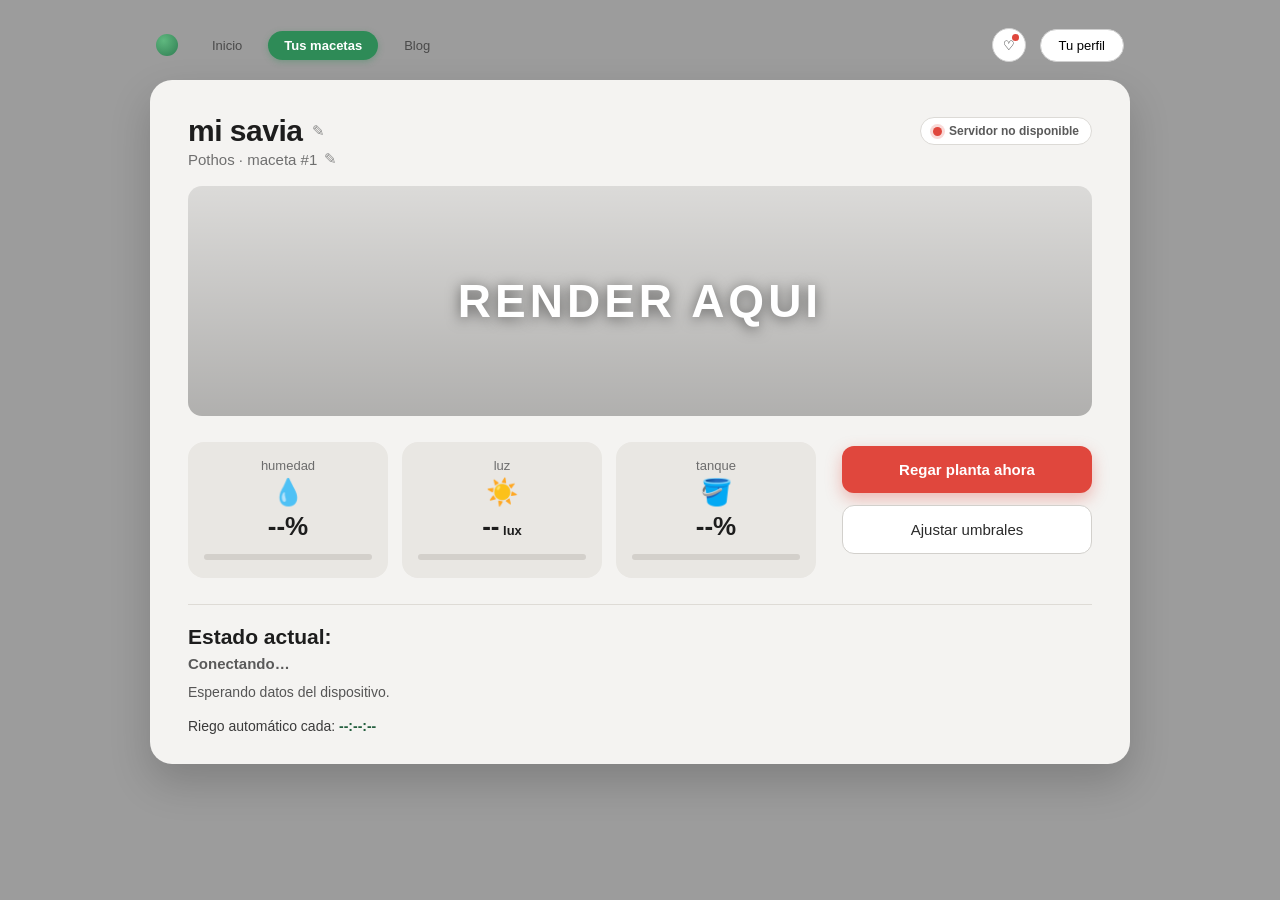
==== interfaz_web/mimaceta.html @ 41f9680f "Refactor code structure for improved readability and maintainability" ====
<!DOCTYPE html>
<html lang="es">
<head>
<meta charset="UTF-8" />
<meta name="viewport" content="width=device-width, initial-scale=1.0" />
<title>SAVIA · Mi maceta</title>
<style>
  :root {
    --green: #2f7d52;
    --green-dark: #245f3f;
    --green-pill: #2e8b57;
    --red: #e0473d;
    --red-dark: #c93a31;
    --bg: #9c9c9c;
    --card: #f4f3f1;
    --card-inner: #e9e7e3;
    --ink: #1d1d1d;
    --muted: #8a8a8a;
    --orange: #e8923a;
  }

  * { box-sizing: border-box; margin: 0; padding: 0; }

  body {
    font-family: "Segoe UI", "Helvetica Neue", Arial, sans-serif;
    background: var(--bg);
    color: var(--ink);
    min-height: 100vh;
    display: flex;
    justify-content: center;
    padding: 28px 18px;
  }

  .app { width: 100%; max-width: 980px; }

  /* ---------- Top navigation ---------- */
  .topbar {
    display: flex;
    align-items: center;
    gap: 18px;
    margin-bottom: 18px;
    padding: 0 6px;
  }

  .logo {
    width: 22px;
    height: 22px;
    border-radius: 50%;
    background: radial-gradient(circle at 35% 30%, #5fb87f, var(--green));
    flex-shrink: 0;
  }

  .nav-tabs { display: flex; align-items: center; gap: 10px; }

  .tab {
    font-size: 13px;
    color: #4a4a4a;
    padding: 7px 16px;
    border-radius: 18px;
    cursor: pointer;
    border: none;
    background: transparent;
    font-family: inherit;
  }

  .tab.active {
    background: var(--green-pill);
    color: #fff;
    font-weight: 600;
    box-shadow: 0 2px 6px rgba(46, 139, 87, .35);
  }

  .nav-right { margin-left: auto; display: flex; align-items: center; gap: 14px; }

  .icon-btn {
    width: 34px; height: 34px;
    border-radius: 50%;
    border: 1px solid #cfcfcf;
    background: #fff;
    display: grid; place-items: center;
    cursor: pointer; position: relative;
  }

  .icon-btn .dot {
    position: absolute; top: 5px; right: 6px;
    width: 7px; height: 7px;
    border-radius: 50%; background: var(--red);
  }

  .profile-btn {
    border: 1px solid #cfcfcf; background: #fff;
    border-radius: 20px; padding: 8px 18px;
    font-size: 13px; cursor: pointer; font-family: inherit;
  }

  /* ---------- Main card ---------- */
  .card {
    background: var(--card);
    border-radius: 22px;
    padding: 34px 38px 30px;
    box-shadow: 0 18px 40px rgba(0, 0, 0, .18);
  }

  .title-row { display: flex; align-items: center; gap: 10px; }

  h1.title { font-size: 30px; font-weight: 800; letter-spacing: -.5px; }

  .edit-icon { color: var(--muted); font-size: 15px; cursor: pointer; }

  .subtitle {
    color: #6f6f6f; font-size: 15px; margin-top: 2px;
    display: flex; align-items: center; gap: 7px;
  }

  /* connection badge */
  .conn {
    margin-left: auto; display: inline-flex; align-items: center; gap: 7px;
    font-size: 12px; font-weight: 600; color: #5a5a5a;
    background: #fff; border: 1px solid #dcdad6;
    padding: 6px 12px; border-radius: 20px;
  }
  .conn .led {
    width: 9px; height: 9px; border-radius: 50%;
    background: #bbb; transition: background .3s;
  }
  .conn.online  .led { background: #38b25f; box-shadow: 0 0 0 3px rgba(56,178,95,.2); }
  .conn.offline .led { background: var(--red); box-shadow: 0 0 0 3px rgba(224,71,61,.2); }

  /* ---------- Render area ---------- */
  .render {
    margin: 18px 0 26px;
    height: 230px;
    border-radius: 14px;
    background-image:
      linear-gradient(rgba(0,0,0,.10), rgba(0,0,0,.28)),
      url("/imagen_cactus_bonito.jpeg");
    background-size: cover;
    background-position: center 38%;
    display: grid; place-items: center;
    position: relative; overflow: hidden;
  }

  .render span {
    font-size: 46px; font-weight: 600; letter-spacing: 4px;
    color: #fff; text-shadow: 0 2px 14px rgba(0,0,0,.55);
  }

  /* ---------- Stats + actions row ---------- */
  .panel {
    display: grid;
    grid-template-columns: 1fr 250px;
    gap: 26px; align-items: start;
  }

  .stats { display: grid; grid-template-columns: repeat(3, 1fr); gap: 14px; }

  .stat {
    background: var(--card-inner);
    border-radius: 16px;
    padding: 16px 16px 18px;
    text-align: center;
  }

  .stat .label { font-size: 13px; color: #6c6c6c; margin-bottom: 6px; }
  .stat .glyph { font-size: 26px; line-height: 1; margin-bottom: 6px; }
  .stat .value { font-size: 26px; font-weight: 800; margin-bottom: 12px; }
  .stat .value small { font-size: 13px; font-weight: 600; }

  .bar { height: 6px; border-radius: 4px; background: #d3d0cb; overflow: hidden; }
  .bar > i {
    display: block; height: 100%; border-radius: 4px;
    width: 0%; transition: width .5s ease, background .3s;
  }
  .c-red    { background: var(--red); }
  .c-green  { background: var(--green); }
  .c-orange { background: var(--orange); }

  /* action buttons */
  .actions { display: flex; flex-direction: column; gap: 12px; padding-top: 4px; }

  .btn {
    border: none; border-radius: 12px;
    padding: 15px 16px; font-size: 15px; font-weight: 600;
    cursor: pointer; font-family: inherit;
  }

  .btn-primary {
    background: var(--red); color: #fff;
    box-shadow: 0 6px 16px rgba(224, 71, 61, .35);
  }
  .btn-primary:hover { background: var(--red-dark); }
  .btn-primary:disabled { opacity: .55; cursor: default; box-shadow: none; }

  .btn-outline {
    background: #fff; border: 1px solid #d2d0cc;
    color: #2a2a2a; font-weight: 500;
  }
  .btn-outline:hover { background: #faf9f7; }

  /* ---------- Estado actual ---------- */
  .estado {
    margin-top: 26px;
    border-top: 1px solid #dedbd6;
    padding-top: 20px;
  }

  .estado h2 { font-size: 21px; font-weight: 800; margin-bottom: 6px; }

  .estado .alert {
    font-weight: 600; font-size: 15px; margin-bottom: 10px; color: var(--red);
  }
  .estado .alert.ok      { color: var(--green-dark); }
  .estado .alert.info    { color: #5a5a5a; }
  .estado .alert.warning { color: var(--red); }

  .estado p { color: #555; font-size: 14px; line-height: 1.55; max-width: 620px; }

  .estado .timer { margin-top: 14px; font-size: 14px; color: #3a3a3a; }
  .estado .timer b { color: var(--green-dark); }

  /* ---------- Toast ---------- */
  .toast {
    position: fixed; bottom: 26px; left: 50%; transform: translateX(-50%) translateY(20px);
    background: #222; color: #fff; padding: 12px 22px; border-radius: 24px;
    font-size: 14px; opacity: 0; pointer-events: none; transition: all .3s;
    box-shadow: 0 8px 24px rgba(0,0,0,.3);
  }
  .toast.show { opacity: 1; transform: translateX(-50%) translateY(0); }

  /* ---------- Modal umbrales ---------- */
  .modal-back {
    position: fixed; inset: 0; background: rgba(0,0,0,.45);
    display: none; place-items: center; z-index: 50;
  }
  .modal-back.open { display: grid; }
  .modal {
    background: #fff; border-radius: 18px; padding: 26px 28px;
    width: 360px; max-width: calc(100vw - 32px);
    box-shadow: 0 20px 50px rgba(0,0,0,.3);
  }
  .modal h3 { font-size: 19px; font-weight: 800; margin-bottom: 4px; }
  .modal .sub { font-size: 13px; color: #777; margin-bottom: 18px; }
  .field { margin-bottom: 14px; }
  .field label { display: block; font-size: 13px; color: #555; margin-bottom: 5px; }
  .field input {
    width: 100%; padding: 10px 12px; border: 1px solid #d4d2ce;
    border-radius: 10px; font-size: 14px; font-family: inherit;
  }
  .field.row { display: flex; gap: 12px; }
  .field.row > div { flex: 1; }
  .modal-actions { display: flex; gap: 10px; margin-top: 8px; }
  .modal-actions .btn { flex: 1; padding: 12px; }
</style>
</head>
<body>
  <div class="app">

    <!-- Top navigation -->
    <nav class="topbar">
      <div class="logo"></div>
      <div class="nav-tabs">
        <button class="tab">Inicio</button>
        <button class="tab active">Tus macetas</button>
        <button class="tab">Blog</button>
      </div>
      <div class="nav-right">
        <button class="icon-btn" aria-label="Favoritos">
          <span class="dot"></span>♡
        </button>
        <button class="profile-btn">Tu perfil</button>
      </div>
    </nav>

    <!-- Main card -->
    <section class="card">
      <div class="title-row">
        <h1 class="title">mi savia</h1>
        <span class="edit-icon">✎</span>
        <div id="conn" class="conn offline">
          <span class="led"></span><span id="connText">Sin conexión</span>
        </div>
      </div>
      <div class="subtitle">Pothos · maceta #1 <span class="edit-icon">✎</span></div>

      <!-- Render placeholder with cactus background -->
      <div class="render">
        <span>RENDER AQUI</span>
      </div>

      <!-- Stats + actions -->
      <div class="panel">
        <div class="stats">
          <div class="stat">
            <div class="label">humedad</div>
            <div class="glyph">💧</div>
            <div class="value"><span id="humVal">--</span>%</div>
            <div class="bar"><i id="humBar" class="c-red"></i></div>
          </div>
          <div class="stat">
            <div class="label">luz</div>
            <div class="glyph">☀️</div>
            <div class="value"><span id="luxVal">--</span><small> lux</small></div>
            <div class="bar"><i id="luxBar" class="c-green"></i></div>
          </div>
          <div class="stat">
            <div class="label">tanque</div>
            <div class="glyph">🪣</div>
            <div class="value"><span id="tankVal">--</span>%</div>
            <div class="bar"><i id="tankBar" class="c-orange"></i></div>
          </div>
        </div>

        <div class="actions">
          <button id="btnRegar" class="btn btn-primary">Regar planta ahora</button>
          <button id="btnUmbrales" class="btn btn-outline">Ajustar umbrales</button>
        </div>
      </div>

      <!-- Estado actual -->
      <div class="estado">
        <h2>Estado actual:</h2>
        <div id="estadoAlert" class="alert info">Conectando…</div>
        <p id="estadoMsg">Esperando datos del dispositivo.</p>
        <div class="timer">
          Riego automático cada: <b id="riegoTimer">--:--:--</b>
        </div>
      </div>
    </section>
  </div>

  <!-- Toast -->
  <div id="toast" class="toast"></div>

  <!-- Modal: Ajustar umbrales -->
  <div id="modalBack" class="modal-back">
    <div class="modal">
      <h3>Ajustar umbrales</h3>
      <div class="sub">Configura los rangos para tu maceta.</div>
      <div class="field row">
        <div>
          <label>Humedad mín (%)</label>
          <input id="inHumMin" type="number" step="1" />
        </div>
        <div>
          <label>Humedad máx (%)</label>
          <input id="inHumMax" type="number" step="1" />
        </div>
      </div>
      <div class="field row">
        <div>
          <label>Luz mín (lux)</label>
          <input id="inLuxMin" type="number" step="10" />
        </div>
        <div>
          <label>Luz máx (lux)</label>
          <input id="inLuxMax" type="number" step="10" />
        </div>
      </div>
      <div class="modal-actions">
        <button id="modalCancel" class="btn btn-outline">Cancelar</button>
        <button id="modalSave" class="btn btn-primary">Guardar</button>
      </div>
    </div>
  </div>

<script>
  const $ = (id) => document.getElementById(id);

  function setBar(barEl, pct, color) {
    barEl.style.width = (pct ?? 0) + "%";
    barEl.className = "c-" + color;
  }

  function fmtTimer(totalSeconds) {
    if (totalSeconds == null) return "--:--:--";
    const h = Math.floor(totalSeconds / 3600);
    const m = Math.floor((totalSeconds % 3600) / 60);
    const s = Math.floor(totalSeconds % 60);
    return `${h}hrs / ${m}min / ${s} segundos`;
  }

  let countdown = null;

  function render(state) {
    // Conexión
    const conn = $("conn");
    conn.className = "conn " + (state.connected ? "online" : "offline");
    $("connText").textContent = state.connected
      ? "En línea" + (state.updated_at ? " · " + state.updated_at : "")
      : "Sin conexión";

    // Métricas
    $("humVal").textContent  = state.humedad.value ?? "--";
    setBar($("humBar"), state.humedad.bar, state.humedad.color);

    $("luxVal").textContent  = state.luz.value ?? "--";
    setBar($("luxBar"), state.luz.bar, state.luz.color);

    $("tankVal").textContent = state.tanque.value ?? "--";
    setBar($("tankBar"), state.tanque.bar, state.tanque.color);

    // Estado actual
    $("estadoAlert").textContent = state.estado.alert;
    $("estadoAlert").className = "alert " + state.estado.severity;
    $("estadoMsg").textContent = state.estado.message;

    // Botón regar: solo si necesita / tiene sentido
    $("btnRegar").disabled = !state.connected;

    // Contador
    countdown = state.auto_irrigation_remaining_s;
    $("riegoTimer").textContent = fmtTimer(countdown);

    // Pre-cargar umbrales en el modal
    if (state.thresholds) {
      $("inHumMin").value = state.thresholds.humedad_min;
      $("inHumMax").value = state.thresholds.humedad_max;
      $("inLuxMin").value = state.thresholds.luz_min;
      $("inLuxMax").value = state.thresholds.luz_max;
    }
  }

  async function poll() {
    try {
      const r = await fetch("/api/state", { cache: "no-store" });
      render(await r.json());
    } catch (e) {
      $("conn").className = "conn offline";
      $("connText").textContent = "Servidor no disponible";
    }
  }

  // Contador local que decrementa cada segundo entre polls
  setInterval(() => {
    if (countdown != null && countdown > 0) {
      countdown -= 1;
      $("riegoTimer").textContent = fmtTimer(countdown);
    }
  }, 1000);

  function toast(msg) {
    const t = $("toast");
    t.textContent = msg;
    t.classList.add("show");
    setTimeout(() => t.classList.remove("show"), 2600);
  }

  // Regar ahora
  $("btnRegar").addEventListener("click", async () => {
    try {
      await fetch("/api/irrigate", { method: "POST" });
      toast("💧 Riego solicitado");
      poll();
    } catch { toast("No se pudo enviar la orden"); }
  });

  // Modal umbrales
  $("btnUmbrales").addEventListener("click", () => $("modalBack").classList.add("open"));
  $("modalCancel").addEventListener("click", () => $("modalBack").classList.remove("open"));
  $("modalBack").addEventListener("click", (e) => {
    if (e.target === $("modalBack")) $("modalBack").classList.remove("open");
  });
  $("modalSave").addEventListener("click", async () => {
    const body = {
      humedad_min: parseFloat($("inHumMin").value),
      humedad_max: parseFloat($("inHumMax").value),
      luz_min: parseFloat($("inLuxMin").value),
      luz_max: parseFloat($("inLuxMax").value),
    };
    try {
      await fetch("/api/thresholds", {
        method: "POST",
        headers: { "Content-Type": "application/json" },
        body: JSON.stringify(body),
      });
      $("modalBack").classList.remove("open");
      toast("✅ Umbrales actualizados");
      poll();
    } catch { toast("No se pudieron guardar los umbrales"); }
  });

  // Arranque
  poll();
  setInterval(poll, 2000);
</script>
</body>
</html>
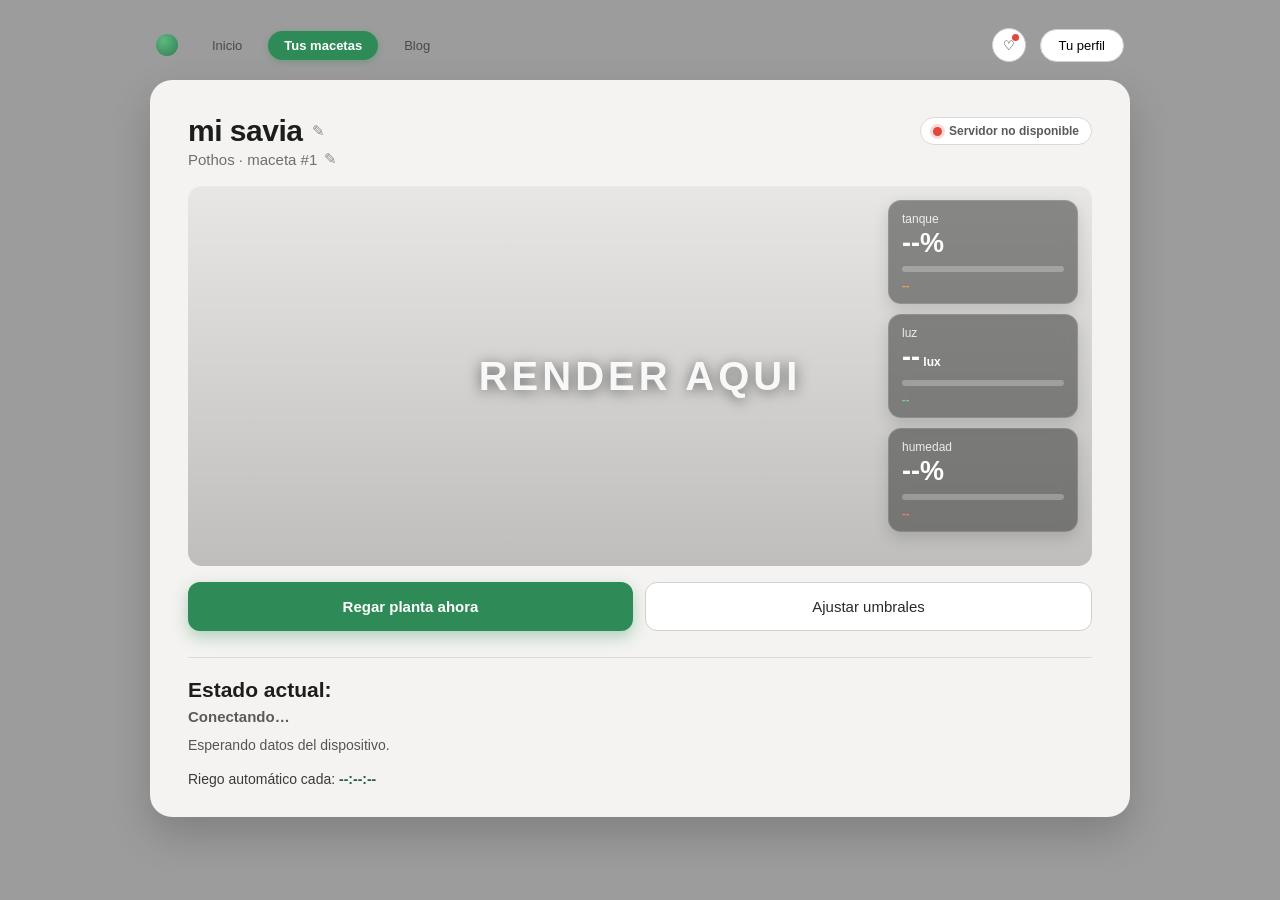
==== commit 4c483976: "Refactor code structure for improved readability and maintainability" ====
--- a/interfaz_web/mimaceta.html
+++ b/interfaz_web/mimaceta.html
@@ -126,13 +126,13 @@
   .conn.online  .led { background: #38b25f; box-shadow: 0 0 0 3px rgba(56,178,95,.2); }
   .conn.offline .led { background: var(--red); box-shadow: 0 0 0 3px rgba(224,71,61,.2); }
 
-  /* ---------- Render area ---------- */
+  /* ---------- Render con stats superpuestas ---------- */
   .render {
-    margin: 18px 0 26px;
-    height: 230px;
+    margin: 18px 0 16px;
+    height: 380px;
     border-radius: 14px;
     background-image:
-      linear-gradient(rgba(0,0,0,.10), rgba(0,0,0,.28)),
+      linear-gradient(rgba(0,0,0,.05), rgba(0,0,0,.22)),
       url("/imagen_cactus_bonito.jpeg");
     background-size: cover;
     background-position: center 38%;
@@ -140,33 +140,45 @@
     position: relative; overflow: hidden;
   }
 
-  .render span {
-    font-size: 46px; font-weight: 600; letter-spacing: 4px;
-    color: #fff; text-shadow: 0 2px 14px rgba(0,0,0,.55);
-  }
-
-  /* ---------- Stats + actions row ---------- */
-  .panel {
-    display: grid;
-    grid-template-columns: 1fr 250px;
-    gap: 26px; align-items: start;
-  }
-
-  .stats { display: grid; grid-template-columns: repeat(3, 1fr); gap: 14px; }
+  .render > span {
+    font-size: 40px; font-weight: 600; letter-spacing: 4px;
+    color: rgba(255, 255, 255, .92); text-shadow: 0 2px 14px rgba(0,0,0,.55);
+  }
+
+  /* Stats apiladas a la derecha, dentro del render */
+  .stats {
+    position: absolute;
+    top: 14px; right: 14px; bottom: 14px;
+    width: 190px;
+    display: flex; flex-direction: column; gap: 10px;
+  }
 
   .stat {
-    background: var(--card-inner);
-    border-radius: 16px;
-    padding: 16px 16px 18px;
-    text-align: center;
-  }
-
-  .stat .label { font-size: 13px; color: #6c6c6c; margin-bottom: 6px; }
-  .stat .glyph { font-size: 26px; line-height: 1; margin-bottom: 6px; }
-  .stat .value { font-size: 26px; font-weight: 800; margin-bottom: 12px; }
-  .stat .value small { font-size: 13px; font-weight: 600; }
-
-  .bar { height: 6px; border-radius: 4px; background: #d3d0cb; overflow: hidden; }
+    background: rgba(40, 42, 40, .5);
+    backdrop-filter: blur(8px);
+    -webkit-backdrop-filter: blur(8px);
+    border: 1px solid rgba(255, 255, 255, .14);
+    border-radius: 13px;
+    padding: 11px 13px 12px;
+    text-align: left;
+    color: #fff;
+    box-shadow: 0 6px 16px rgba(0, 0, 0, .14);
+  }
+
+  .stat .label { font-size: 12px; color: rgba(255, 255, 255, .85); margin-bottom: 4px; }
+  .stat .value { font-size: 27px; font-weight: 800; margin-bottom: 9px; line-height: 1; color: #fff; }
+  .stat .value small { font-size: 12px; font-weight: 600; }
+
+  .stat .status { font-size: 11px; font-weight: 600; margin-top: 7px; }
+  .t-red    { color: #ff7a70; }
+  .t-green  { color: #74d68d; }
+  .t-orange { color: #f3a851; }
+
+  /* ---------- Acciones (en fila, debajo del render) ---------- */
+  .actions { display: flex; gap: 12px; margin-bottom: 4px; }
+  .actions .btn { flex: 1; }
+
+  .bar { height: 6px; border-radius: 4px; background: rgba(255, 255, 255, .26); overflow: hidden; }
   .bar > i {
     display: block; height: 100%; border-radius: 4px;
     width: 0%; transition: width .5s ease, background .3s;
@@ -176,8 +188,6 @@
   .c-orange { background: var(--orange); }
 
   /* action buttons */
-  .actions { display: flex; flex-direction: column; gap: 12px; padding-top: 4px; }
-
   .btn {
     border: none; border-radius: 12px;
     padding: 15px 16px; font-size: 15px; font-weight: 600;
@@ -185,10 +195,10 @@
   }
 
   .btn-primary {
-    background: var(--red); color: #fff;
-    box-shadow: 0 6px 16px rgba(224, 71, 61, .35);
-  }
-  .btn-primary:hover { background: var(--red-dark); }
+    background: var(--green-pill); color: #fff;
+    box-shadow: 0 6px 16px rgba(46, 139, 87, .35);
+  }
+  .btn-primary:hover { background: var(--green-dark); }
   .btn-primary:disabled { opacity: .55; cursor: default; box-shadow: none; }
 
   .btn-outline {
@@ -282,38 +292,35 @@
       </div>
       <div class="subtitle">Pothos · maceta #1 <span class="edit-icon">✎</span></div>
 
-      <!-- Render placeholder with cactus background -->
+      <!-- Render con las stats superpuestas a la derecha -->
       <div class="render">
         <span>RENDER AQUI</span>
-      </div>
-
-      <!-- Stats + actions -->
-      <div class="panel">
         <div class="stats">
           <div class="stat">
-            <div class="label">humedad</div>
-            <div class="glyph">💧</div>
-            <div class="value"><span id="humVal">--</span>%</div>
-            <div class="bar"><i id="humBar" class="c-red"></i></div>
+            <div class="label">tanque</div>
+            <div class="value"><span id="tankVal">--</span>%</div>
+            <div class="bar"><i id="tankBar" class="c-orange"></i></div>
+            <div id="tankStatus" class="status t-orange">--</div>
           </div>
           <div class="stat">
             <div class="label">luz</div>
-            <div class="glyph">☀️</div>
             <div class="value"><span id="luxVal">--</span><small> lux</small></div>
             <div class="bar"><i id="luxBar" class="c-green"></i></div>
+            <div id="luxStatus" class="status t-green">--</div>
           </div>
           <div class="stat">
-            <div class="label">tanque</div>
-            <div class="glyph">🪣</div>
-            <div class="value"><span id="tankVal">--</span>%</div>
-            <div class="bar"><i id="tankBar" class="c-orange"></i></div>
+            <div class="label">humedad</div>
+            <div class="value"><span id="humVal">--</span>%</div>
+            <div class="bar"><i id="humBar" class="c-red"></i></div>
+            <div id="humStatus" class="status t-red">--</div>
           </div>
         </div>
-
-        <div class="actions">
-          <button id="btnRegar" class="btn btn-primary">Regar planta ahora</button>
-          <button id="btnUmbrales" class="btn btn-outline">Ajustar umbrales</button>
-        </div>
+      </div>
+
+      <!-- Acciones debajo del render -->
+      <div class="actions">
+        <button id="btnRegar" class="btn btn-primary">Regar planta ahora</button>
+        <button id="btnUmbrales" class="btn btn-outline">Ajustar umbrales</button>
       </div>
 
       <!-- Estado actual -->
@@ -371,6 +378,11 @@
     barEl.className = "c-" + color;
   }
 
+  function setStatus(el, text, color) {
+    el.textContent = text ?? "--";
+    el.className = "status t-" + color;
+  }
+
   function fmtTimer(totalSeconds) {
     if (totalSeconds == null) return "--:--:--";
     const h = Math.floor(totalSeconds / 3600);
@@ -392,12 +404,15 @@
     // Métricas
     $("humVal").textContent  = state.humedad.value ?? "--";
     setBar($("humBar"), state.humedad.bar, state.humedad.color);
+    setStatus($("humStatus"), state.humedad.status, state.humedad.color);
 
     $("luxVal").textContent  = state.luz.value ?? "--";
     setBar($("luxBar"), state.luz.bar, state.luz.color);
+    setStatus($("luxStatus"), state.luz.status, state.luz.color);
 
     $("tankVal").textContent = state.tanque.value ?? "--";
     setBar($("tankBar"), state.tanque.bar, state.tanque.color);
+    setStatus($("tankStatus"), state.tanque.status, state.tanque.color);
 
     // Estado actual
     $("estadoAlert").textContent = state.estado.alert;
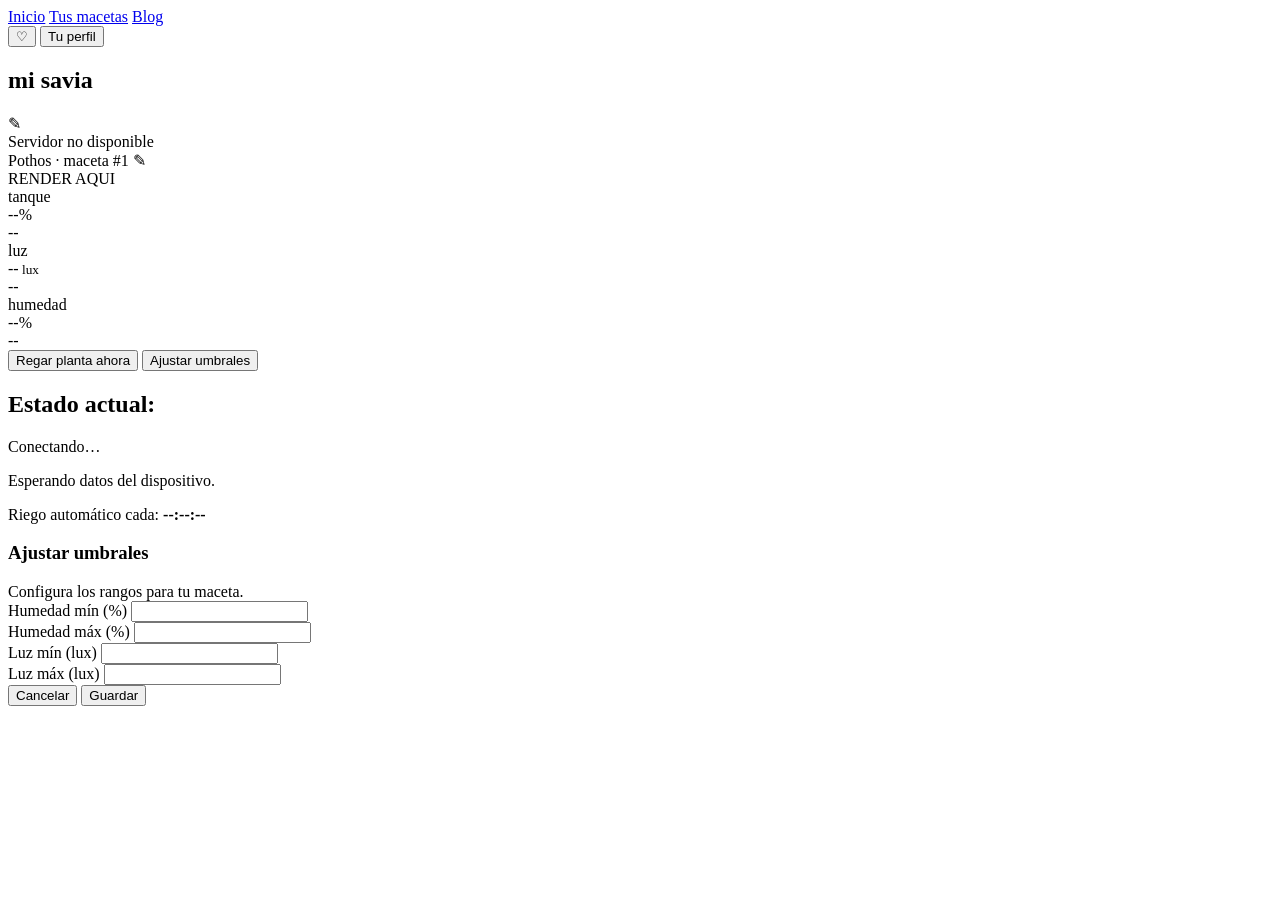
==== commit 0973ea38: "Add web UI pages, styles and Arduino forwarding Add new web interface: index.html, savia-home.css an" ====
--- a/interfaz_web/mimaceta.html
+++ b/interfaz_web/mimaceta.html
@@ -4,263 +4,10 @@
 <meta charset="UTF-8" />
 <meta name="viewport" content="width=device-width, initial-scale=1.0" />
 <title>SAVIA · Mi maceta</title>
-<style>
-  :root {
-    --green: #2f7d52;
-    --green-dark: #245f3f;
-    --green-pill: #2e8b57;
-    --red: #e0473d;
-    --red-dark: #c93a31;
-    --bg: #9c9c9c;
-    --card: #f4f3f1;
-    --card-inner: #e9e7e3;
-    --ink: #1d1d1d;
-    --muted: #8a8a8a;
-    --orange: #e8923a;
-  }
-
-  * { box-sizing: border-box; margin: 0; padding: 0; }
-
-  body {
-    font-family: "Segoe UI", "Helvetica Neue", Arial, sans-serif;
-    background: var(--bg);
-    color: var(--ink);
-    min-height: 100vh;
-    display: flex;
-    justify-content: center;
-    padding: 28px 18px;
-  }
-
-  .app { width: 100%; max-width: 980px; }
-
-  /* ---------- Top navigation ---------- */
-  .topbar {
-    display: flex;
-    align-items: center;
-    gap: 18px;
-    margin-bottom: 18px;
-    padding: 0 6px;
-  }
-
-  .logo {
-    width: 22px;
-    height: 22px;
-    border-radius: 50%;
-    background: radial-gradient(circle at 35% 30%, #5fb87f, var(--green));
-    flex-shrink: 0;
-  }
-
-  .nav-tabs { display: flex; align-items: center; gap: 10px; }
-
-  .tab {
-    font-size: 13px;
-    color: #4a4a4a;
-    padding: 7px 16px;
-    border-radius: 18px;
-    cursor: pointer;
-    border: none;
-    background: transparent;
-    font-family: inherit;
-  }
-
-  .tab.active {
-    background: var(--green-pill);
-    color: #fff;
-    font-weight: 600;
-    box-shadow: 0 2px 6px rgba(46, 139, 87, .35);
-  }
-
-  .nav-right { margin-left: auto; display: flex; align-items: center; gap: 14px; }
-
-  .icon-btn {
-    width: 34px; height: 34px;
-    border-radius: 50%;
-    border: 1px solid #cfcfcf;
-    background: #fff;
-    display: grid; place-items: center;
-    cursor: pointer; position: relative;
-  }
-
-  .icon-btn .dot {
-    position: absolute; top: 5px; right: 6px;
-    width: 7px; height: 7px;
-    border-radius: 50%; background: var(--red);
-  }
-
-  .profile-btn {
-    border: 1px solid #cfcfcf; background: #fff;
-    border-radius: 20px; padding: 8px 18px;
-    font-size: 13px; cursor: pointer; font-family: inherit;
-  }
-
-  /* ---------- Main card ---------- */
-  .card {
-    background: var(--card);
-    border-radius: 22px;
-    padding: 34px 38px 30px;
-    box-shadow: 0 18px 40px rgba(0, 0, 0, .18);
-  }
-
-  .title-row { display: flex; align-items: center; gap: 10px; }
-
-  h1.title { font-size: 30px; font-weight: 800; letter-spacing: -.5px; }
-
-  .edit-icon { color: var(--muted); font-size: 15px; cursor: pointer; }
-
-  .subtitle {
-    color: #6f6f6f; font-size: 15px; margin-top: 2px;
-    display: flex; align-items: center; gap: 7px;
-  }
-
-  /* connection badge */
-  .conn {
-    margin-left: auto; display: inline-flex; align-items: center; gap: 7px;
-    font-size: 12px; font-weight: 600; color: #5a5a5a;
-    background: #fff; border: 1px solid #dcdad6;
-    padding: 6px 12px; border-radius: 20px;
-  }
-  .conn .led {
-    width: 9px; height: 9px; border-radius: 50%;
-    background: #bbb; transition: background .3s;
-  }
-  .conn.online  .led { background: #38b25f; box-shadow: 0 0 0 3px rgba(56,178,95,.2); }
-  .conn.offline .led { background: var(--red); box-shadow: 0 0 0 3px rgba(224,71,61,.2); }
-
-  /* ---------- Render con stats superpuestas ---------- */
-  .render {
-    margin: 18px 0 16px;
-    height: 380px;
-    border-radius: 14px;
-    background-image:
-      linear-gradient(rgba(0,0,0,.05), rgba(0,0,0,.22)),
-      url("/imagen_cactus_bonito.jpeg");
-    background-size: cover;
-    background-position: center 38%;
-    display: grid; place-items: center;
-    position: relative; overflow: hidden;
-  }
-
-  .render > span {
-    font-size: 40px; font-weight: 600; letter-spacing: 4px;
-    color: rgba(255, 255, 255, .92); text-shadow: 0 2px 14px rgba(0,0,0,.55);
-  }
-
-  /* Stats apiladas a la derecha, dentro del render */
-  .stats {
-    position: absolute;
-    top: 14px; right: 14px; bottom: 14px;
-    width: 190px;
-    display: flex; flex-direction: column; gap: 10px;
-  }
-
-  .stat {
-    background: rgba(40, 42, 40, .5);
-    backdrop-filter: blur(8px);
-    -webkit-backdrop-filter: blur(8px);
-    border: 1px solid rgba(255, 255, 255, .14);
-    border-radius: 13px;
-    padding: 11px 13px 12px;
-    text-align: left;
-    color: #fff;
-    box-shadow: 0 6px 16px rgba(0, 0, 0, .14);
-  }
-
-  .stat .label { font-size: 12px; color: rgba(255, 255, 255, .85); margin-bottom: 4px; }
-  .stat .value { font-size: 27px; font-weight: 800; margin-bottom: 9px; line-height: 1; color: #fff; }
-  .stat .value small { font-size: 12px; font-weight: 600; }
-
-  .stat .status { font-size: 11px; font-weight: 600; margin-top: 7px; }
-  .t-red    { color: #ff7a70; }
-  .t-green  { color: #74d68d; }
-  .t-orange { color: #f3a851; }
-
-  /* ---------- Acciones (en fila, debajo del render) ---------- */
-  .actions { display: flex; gap: 12px; margin-bottom: 4px; }
-  .actions .btn { flex: 1; }
-
-  .bar { height: 6px; border-radius: 4px; background: rgba(255, 255, 255, .26); overflow: hidden; }
-  .bar > i {
-    display: block; height: 100%; border-radius: 4px;
-    width: 0%; transition: width .5s ease, background .3s;
-  }
-  .c-red    { background: var(--red); }
-  .c-green  { background: var(--green); }
-  .c-orange { background: var(--orange); }
-
-  /* action buttons */
-  .btn {
-    border: none; border-radius: 12px;
-    padding: 15px 16px; font-size: 15px; font-weight: 600;
-    cursor: pointer; font-family: inherit;
-  }
-
-  .btn-primary {
-    background: var(--green-pill); color: #fff;
-    box-shadow: 0 6px 16px rgba(46, 139, 87, .35);
-  }
-  .btn-primary:hover { background: var(--green-dark); }
-  .btn-primary:disabled { opacity: .55; cursor: default; box-shadow: none; }
-
-  .btn-outline {
-    background: #fff; border: 1px solid #d2d0cc;
-    color: #2a2a2a; font-weight: 500;
-  }
-  .btn-outline:hover { background: #faf9f7; }
-
-  /* ---------- Estado actual ---------- */
-  .estado {
-    margin-top: 26px;
-    border-top: 1px solid #dedbd6;
-    padding-top: 20px;
-  }
-
-  .estado h2 { font-size: 21px; font-weight: 800; margin-bottom: 6px; }
-
-  .estado .alert {
-    font-weight: 600; font-size: 15px; margin-bottom: 10px; color: var(--red);
-  }
-  .estado .alert.ok      { color: var(--green-dark); }
-  .estado .alert.info    { color: #5a5a5a; }
-  .estado .alert.warning { color: var(--red); }
-
-  .estado p { color: #555; font-size: 14px; line-height: 1.55; max-width: 620px; }
-
-  .estado .timer { margin-top: 14px; font-size: 14px; color: #3a3a3a; }
-  .estado .timer b { color: var(--green-dark); }
-
-  /* ---------- Toast ---------- */
-  .toast {
-    position: fixed; bottom: 26px; left: 50%; transform: translateX(-50%) translateY(20px);
-    background: #222; color: #fff; padding: 12px 22px; border-radius: 24px;
-    font-size: 14px; opacity: 0; pointer-events: none; transition: all .3s;
-    box-shadow: 0 8px 24px rgba(0,0,0,.3);
-  }
-  .toast.show { opacity: 1; transform: translateX(-50%) translateY(0); }
-
-  /* ---------- Modal umbrales ---------- */
-  .modal-back {
-    position: fixed; inset: 0; background: rgba(0,0,0,.45);
-    display: none; place-items: center; z-index: 50;
-  }
-  .modal-back.open { display: grid; }
-  .modal {
-    background: #fff; border-radius: 18px; padding: 26px 28px;
-    width: 360px; max-width: calc(100vw - 32px);
-    box-shadow: 0 20px 50px rgba(0,0,0,.3);
-  }
-  .modal h3 { font-size: 19px; font-weight: 800; margin-bottom: 4px; }
-  .modal .sub { font-size: 13px; color: #777; margin-bottom: 18px; }
-  .field { margin-bottom: 14px; }
-  .field label { display: block; font-size: 13px; color: #555; margin-bottom: 5px; }
-  .field input {
-    width: 100%; padding: 10px 12px; border: 1px solid #d4d2ce;
-    border-radius: 10px; font-size: 14px; font-family: inherit;
-  }
-  .field.row { display: flex; gap: 12px; }
-  .field.row > div { flex: 1; }
-  .modal-actions { display: flex; gap: 10px; margin-top: 8px; }
-  .modal-actions .btn { flex: 1; padding: 12px; }
-</style>
+<link rel="preconnect" href="https://fonts.googleapis.com" />
+<link rel="preconnect" href="https://fonts.gstatic.com" crossorigin />
+<link href="https://fonts.googleapis.com/css2?family=Poppins:wght@400;500;600;700;800&family=Sora:wght@400;500;700;800&display=swap" rel="stylesheet" />
+<link rel="stylesheet" href="/mimaceta.css" />
 </head>
 <body>
   <div class="app">
@@ -269,9 +16,9 @@
     <nav class="topbar">
       <div class="logo"></div>
       <div class="nav-tabs">
-        <button class="tab">Inicio</button>
-        <button class="tab active">Tus macetas</button>
-        <button class="tab">Blog</button>
+        <a class="tab" href="/#inicio">Inicio</a>
+        <a class="tab active" href="/#tus-macetas">Tus macetas</a>
+        <a class="tab" href="#" aria-disabled="true">Blog</a>
       </div>
       <div class="nav-right">
         <button class="icon-btn" aria-label="Favoritos">
@@ -483,13 +230,18 @@
       luz_max: parseFloat($("inLuxMax").value),
     };
     try {
-      await fetch("/api/thresholds", {
+      const res = await fetch("/api/thresholds", {
         method: "POST",
         headers: { "Content-Type": "application/json" },
         body: JSON.stringify(body),
       });
+      const data = await res.json();
       $("modalBack").classList.remove("open");
-      toast("✅ Umbrales actualizados");
+      if (data.arduino_forward && data.arduino_forward.sent) {
+        toast("Umbrales actualizados y enviados al Arduino");
+      } else {
+        toast("Umbrales actualizados en servidor");
+      }
       poll();
     } catch { toast("No se pudieron guardar los umbrales"); }
   });
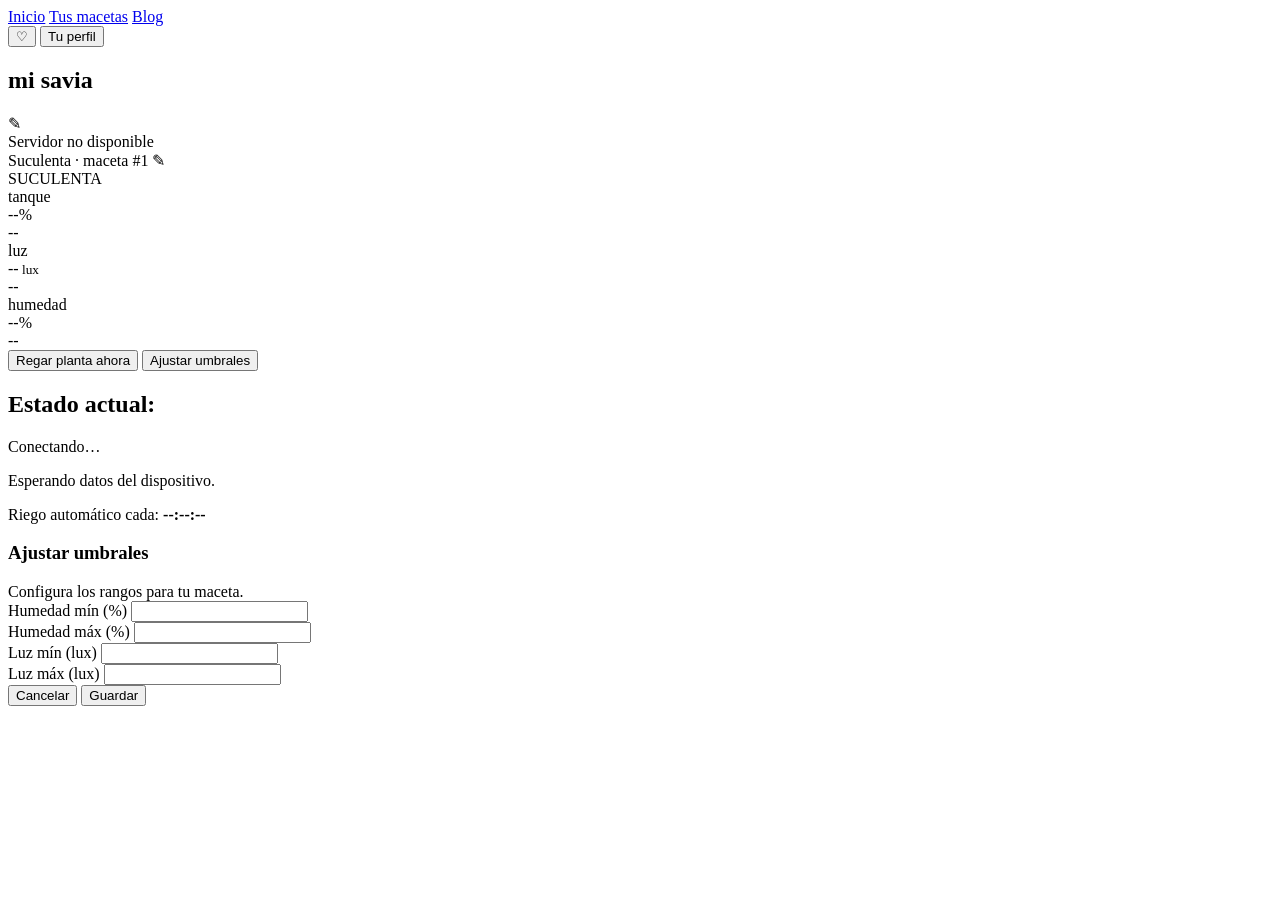
==== commit 0c9a4e30: "Refactor code structure for improved readability and maintainability" ====
--- a/interfaz_web/mimaceta.html
+++ b/interfaz_web/mimaceta.html
@@ -37,11 +37,11 @@
           <span class="led"></span><span id="connText">Sin conexión</span>
         </div>
       </div>
-      <div class="subtitle">Pothos · maceta #1 <span class="edit-icon">✎</span></div>
+      <div class="subtitle">Suculenta · maceta #1 <span class="edit-icon">✎</span></div>
 
       <!-- Render con las stats superpuestas a la derecha -->
       <div class="render">
-        <span>RENDER AQUI</span>
+        <span>SUCULENTA</span>
         <div class="stats">
           <div class="stat">
             <div class="label">tanque</div>
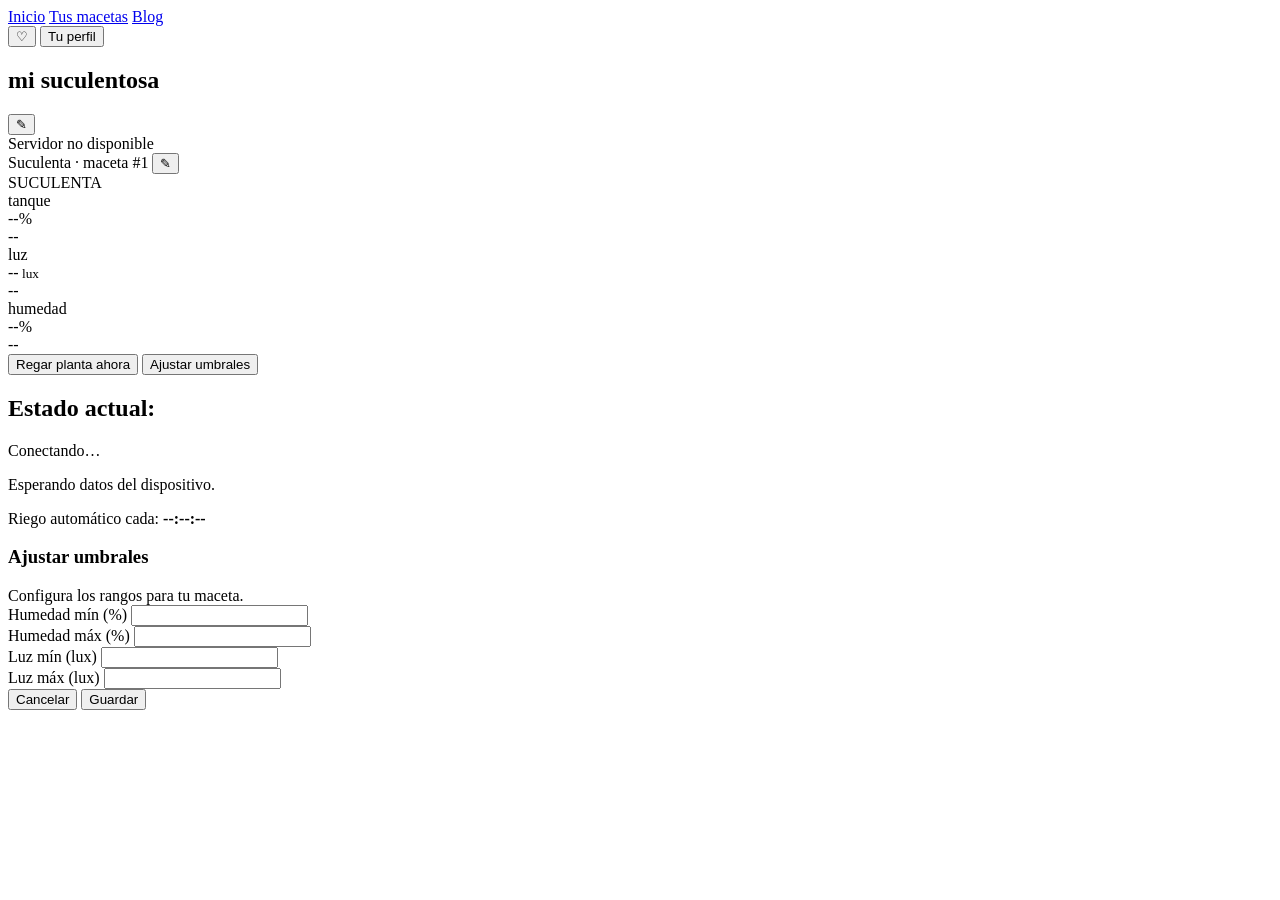
==== commit 02a67d4e: "Add editable title/subtitle with session storage Make the card title and subtitle editable in-place " ====
--- a/interfaz_web/mimaceta.html
+++ b/interfaz_web/mimaceta.html
@@ -31,13 +31,16 @@
     <!-- Main card -->
     <section class="card">
       <div class="title-row">
-        <h1 class="title">mi savia</h1>
-        <span class="edit-icon">✎</span>
+        <h1 id="titleText" class="title">mi suculentosa</h1>
+        <button class="edit-icon edit-btn" data-edit-target="titleText" data-edit-label="nombre de la maceta" type="button" aria-label="Editar nombre de la maceta">✎</button>
         <div id="conn" class="conn offline">
           <span class="led"></span><span id="connText">Sin conexión</span>
         </div>
       </div>
-      <div class="subtitle">Suculenta · maceta #1 <span class="edit-icon">✎</span></div>
+      <div class="subtitle">
+        <span id="subtitleText">Suculenta · maceta #1</span>
+        <button class="edit-icon edit-btn" data-edit-target="subtitleText" data-edit-label="descripcion de la maceta" type="button" aria-label="Editar descripcion de la maceta">✎</button>
+      </div>
 
       <!-- Render con las stats superpuestas a la derecha -->
       <div class="render">
@@ -205,6 +208,42 @@
     t.textContent = msg;
     t.classList.add("show");
     setTimeout(() => t.classList.remove("show"), 2600);
+  }
+
+  function loadEditableText() {
+    const titleSaved = sessionStorage.getItem("mimaceta.titleText");
+    const subtitleSaved = sessionStorage.getItem("mimaceta.subtitleText");
+
+    if (titleSaved) {
+      $("titleText").textContent = titleSaved;
+    }
+    if (subtitleSaved) {
+      $("subtitleText").textContent = subtitleSaved;
+    }
+  }
+
+  function bindEditableText() {
+    document.querySelectorAll(".edit-btn").forEach((btn) => {
+      btn.addEventListener("click", () => {
+        const targetId = btn.dataset.editTarget;
+        const label = btn.dataset.editLabel || "texto";
+        const target = $(targetId);
+        if (!target) return;
+
+        const next = window.prompt(`Editar ${label}:`, target.textContent.trim());
+        if (next == null) return;
+
+        const clean = next.trim();
+        if (!clean) {
+          toast("El texto no puede quedar vacio");
+          return;
+        }
+
+        target.textContent = clean;
+        sessionStorage.setItem(`mimaceta.${targetId}`, clean);
+        toast("Texto actualizado para esta sesion");
+      });
+    });
   }
 
   // Regar ahora
@@ -247,6 +286,8 @@
   });
 
   // Arranque
+  loadEditableText();
+  bindEditableText();
   poll();
   setInterval(poll, 2000);
 </script>
